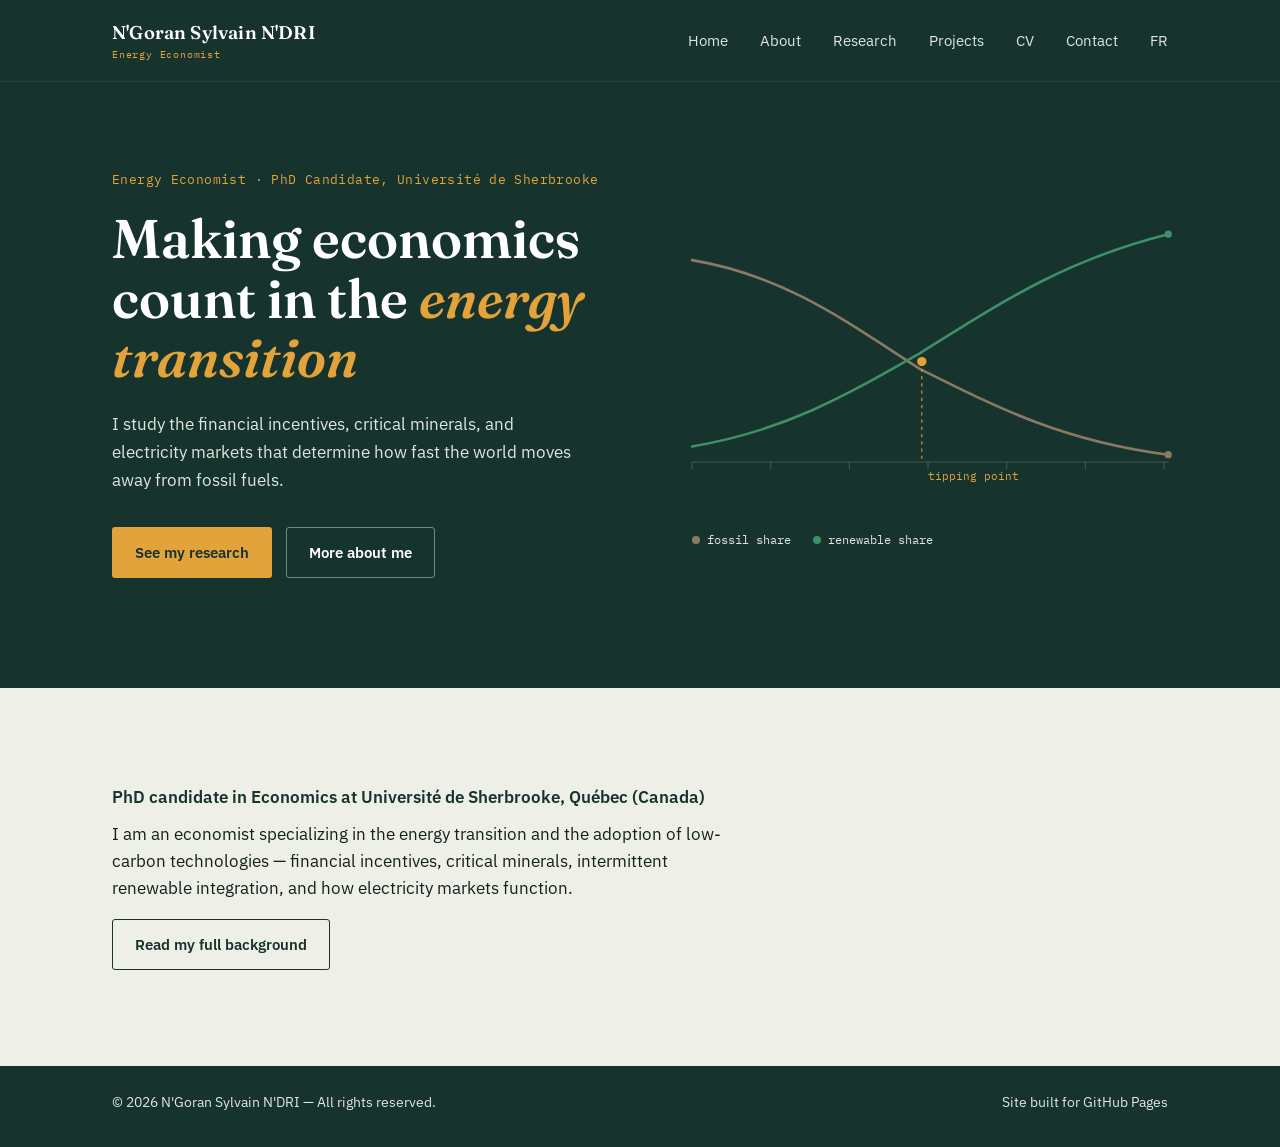
==== en/index.html @ 13b12819 "Add files via upload" ====
<!DOCTYPE html>
<html lang="en">
<head>
<meta charset="UTF-8">
<meta name="viewport" content="width=device-width, initial-scale=1.0">
<title>N'Goran Sylvain N'DRI — Energy Economist</title>

<link rel="preconnect" href="https://fonts.googleapis.com">
<link rel="preconnect" href="https://fonts.gstatic.com" crossorigin>
<link href="https://fonts.googleapis.com/css2?family=Fraunces:ital,opsz,wght@0,9..144,400;0,9..144,600;1,9..144,500&family=IBM+Plex+Sans:wght@400;500;600&family=IBM+Plex+Mono:wght@400;500&display=swap" rel="stylesheet">
<link rel="stylesheet" href="../assets/css/style.css">
<link rel="icon" href="data:,">
</head>
<body>

<a class="skip-link" href="#main">Skip to content</a>

<header class="site-header">
  <nav class="nav">
    <a class="wordmark" href="index.html">N'Goran Sylvain N'DRI<small>Energy Economist</small></a>
    <button class="nav-toggle" aria-expanded="false" aria-label="Open menu">☰</button>
    <ul class="nav-links">
      <li><a href="index.html" aria-current="page">Home</a></li>
      <li><a href="about.html">About</a></li>
      <li><a href="research.html">Research</a></li>
      <li><a href="projects.html">Projects</a></li>
      <li><a href="cv.html">CV</a></li>
      <li><a href="contact.html">Contact</a></li>
      <li><a class="lang-link" href="../index.html">FR</a></li>
    </ul>
  </nav>
</header>

<main id="main">

  <section class="hero">
    <div class="container">
      <div class="hero-text">
        <span class="hero-eyebrow">Energy Economist · PhD Candidate, Université de Sherbrooke</span>
        <h1>Making economics count in the <em>energy transition</em></h1>
        <p class="hero-lede">I study the financial incentives, critical minerals, and electricity markets that determine how fast the world moves away from fossil fuels.</p>
        <div class="hero-actions">
          <a class="btn btn-primary" href="research.html">See my research</a>
          <a class="btn btn-ghost" href="about.html">More about me</a>
        </div>
      </div>
      
      <div class="hero-chart" aria-hidden="true">
        <svg viewBox="0 0 460 300" xmlns="http://www.w3.org/2000/svg">
          <line x1="0" y1="255" x2="460" y2="255" stroke="rgba(255,255,255,0.18)" stroke-width="1"/>
          <g stroke="rgba(255,255,255,0.18)" stroke-width="1">
            <line x1="0" y1="255" x2="0" y2="262"/>
            <line x1="76" y1="255" x2="76" y2="262"/>
            <line x1="152" y1="255" x2="152" y2="262"/>
            <line x1="228" y1="255" x2="228" y2="262"/>
            <line x1="304" y1="255" x2="304" y2="262"/>
            <line x1="380" y1="255" x2="380" y2="262"/>
            <line x1="456" y1="255" x2="456" y2="262"/>
          </g>
          <path d="M0,60 C 90,75 150,120 220,165 C 300,205 360,235 460,248"
                fill="none" stroke="var(--fossil)" stroke-width="2.5" stroke-linecap="round"/>
          <path d="M0,240 C 90,225 150,190 220,150 C 300,100 360,60 460,35"
                fill="none" stroke="var(--renew)" stroke-width="2.5" stroke-linecap="round"/>
          <circle cx="222" cy="158" r="4.5" fill="var(--amber)"/>
          <line x1="222" y1="158" x2="222" y2="255" stroke="var(--amber)" stroke-width="1" stroke-dasharray="3 4"/>
          <text x="228" y="272" fill="var(--amber)" font-family="IBM Plex Mono, monospace" font-size="11">tipping point</text>
          <circle cx="460" cy="248" r="3.5" fill="var(--fossil)"/>
          <circle cx="460" cy="35" r="3.5" fill="var(--renew)"/>
        </svg>
        <div class="chart-caption">
          <span><i class="dot" style="background:var(--fossil)"></i><span>fossil share</span></span>
          <span><i class="dot" style="background:var(--renew)"></i><span>renewable share</span></span>
        </div>
      </div>

    </div>
  </section>

  <section class="home-intro">
    <div class="container">
      <div>
        <p style="font-weight:600;color:var(--teal);margin-bottom:10px;">PhD candidate in Economics at Université de Sherbrooke, Québec (Canada)</p>
        <p>I am an economist specializing in the energy transition and the adoption of low-carbon technologies — financial incentives, critical minerals, intermittent renewable integration, and how electricity markets function.</p>
      </div>
      <a class="btn btn-outline" href="about.html">Read my full background</a>
    </div>
  </section>

</main>

<footer class="site-footer">
  <div class="container">
    <span>© 2026 N'Goran Sylvain N'DRI — All rights reserved.</span>
    <span>Site built for GitHub Pages</span>
  </div>
</footer>

<script src="../assets/js/script.js"></script>
</body>
</html>
---- assets/css/style.css ----
/* ============================================================
   N'Goran Sylvain N'DRI — site personnel
   Design: transition énergétique — courbe qui décline (fossile)
   croisant une courbe qui monte (renouvelables). Encre profonde
   + papier froid + accent voltage. Serif de caractère pour les
   titres, sans-serif technique pour le texte courant.
   ============================================================ */

:root{
  /* Couleurs */
  --ink:        #12211d;   /* texte principal, quasi noir teinté sapin */
  --ink-soft:   #3c4d47;   /* texte secondaire */
  --paper:      #eef0e7;   /* fond clair, papier froid (pas crème) */
  --paper-2:    #e4e7db;   /* fond des blocs / cartes */
  --line:       #c9cdba;   /* traits, séparateurs */
  --teal:       #17332e;   /* fond sombre principal (nav, hero, footer) */
  --teal-2:     #204540;   /* dégradé / survol sur fond sombre */
  --paper-on-teal: #dfe6de;
  --amber:      #e2a33b;   /* accent "voltage" */
  --amber-dim:  #b9822c;
  --fossil:     #8a7a63;   /* courbe qui décline */
  --renew:      #3f8f68;   /* courbe qui monte */

  /* Typo */
  --font-display: "Fraunces", "Iowan Old Style", "Palatino Linotype", serif;
  --font-body: "IBM Plex Sans", -apple-system, "Segoe UI", sans-serif;
  --font-mono: "IBM Plex Mono", ui-monospace, SFMono-Regular, monospace;

  --measure: 62ch;
}

*, *::before, *::after{ box-sizing: border-box; }

html{
  scroll-behavior: smooth;
}

@media (prefers-reduced-motion: reduce){
  html{ scroll-behavior: auto; }
  *{ animation-duration: 0.01ms !important; animation-iteration-count: 1 !important; transition-duration: 0.01ms !important; }
}

body{
  margin: 0;
  background: var(--paper);
  color: var(--ink);
  font-family: var(--font-body);
  font-size: 17px;
  line-height: 1.6;
  -webkit-font-smoothing: antialiased;
}

img{ max-width: 100%; display: block; }

a{ color: inherit; }

h1, h2, h3{
  font-family: var(--font-display);
  font-weight: 600;
  line-height: 1.1;
  margin: 0;
}

p{ margin: 0 0 1em; max-width: var(--measure); }

.container{
  max-width: 1120px;
  margin: 0 auto;
  padding: 0 32px;
}

section{
  padding: 96px 0;
  border-bottom: 1px solid var(--line);
}

section:last-of-type{ border-bottom: none; }

.eyebrow{
  font-family: var(--font-mono);
  font-size: 0.78rem;
  letter-spacing: 0.02em;
  color: var(--amber-dim);
  margin-bottom: 10px;
  display: block;
}

.section-head{
  display: flex;
  justify-content: space-between;
  align-items: flex-end;
  gap: 24px;
  margin-bottom: 48px;
  flex-wrap: wrap;
}

.section-head h2{
  font-size: clamp(1.7rem, 3vw, 2.3rem);
}

.section-head p{
  margin: 0;
  color: var(--ink-soft);
  max-width: 40ch;
}

/* -------------------- Skip link -------------------- */
.skip-link{
  position: absolute;
  left: -999px;
  top: 0;
  background: var(--amber);
  color: var(--teal);
  padding: 10px 16px;
  z-index: 200;
  font-weight: 600;
}
.skip-link:focus{ left: 12px; top: 12px; }

/* -------------------- Nav -------------------- */
.site-header{
  position: sticky;
  top: 0;
  z-index: 100;
  background: var(--teal);
  color: var(--paper-on-teal);
  border-bottom: 1px solid rgba(255,255,255,0.08);
}

.nav{
  display: flex;
  align-items: center;
  justify-content: space-between;
  padding: 18px 32px;
  max-width: 1120px;
  margin: 0 auto;
}

.wordmark{
  font-family: var(--font-display);
  font-size: 1.15rem;
  font-weight: 600;
  color: #fff;
  text-decoration: none;
  letter-spacing: 0.01em;
}

.wordmark small{
  display: block;
  font-family: var(--font-mono);
  font-size: 0.62rem;
  font-weight: 400;
  color: var(--amber);
  letter-spacing: 0.08em;
}

.nav-links{
  display: flex;
  align-items: center;
  gap: 28px;
  list-style: none;
  margin: 0;
  padding: 0;
}

.nav-links li:not(:last-child){
  margin-right: 4px; /* filet de sécurité si "gap" en flex n'est pas supporté */
}

.nav-links a{
  text-decoration: none;
  font-size: 0.95rem;
  color: var(--paper-on-teal);
  border-bottom: 1px solid transparent;
  padding-bottom: 2px;
  transition: border-color 0.15s ease, color 0.15s ease;
}

.nav-links a:hover,
.nav-links a:focus-visible{
  color: var(--amber);
  border-color: var(--amber);
}

.lang-toggle{
  display: inline-flex;
  border: 1px solid rgba(255,255,255,0.25);
  border-radius: 999px;
  overflow: hidden;
  margin-left: 8px;
}

.lang-toggle button{
  background: transparent;
  border: none;
  color: var(--paper-on-teal);
  font-family: var(--font-mono);
  font-size: 0.72rem;
  padding: 6px 12px;
  cursor: pointer;
}

.lang-toggle button[aria-pressed="true"]{
  background: var(--amber);
  color: var(--teal);
  font-weight: 600;
}

.nav-toggle{
  display: none;
  background: none;
  border: 1px solid rgba(255,255,255,0.3);
  color: #fff;
  border-radius: 6px;
  padding: 6px 10px;
  font-size: 1rem;
  cursor: pointer;
}

/* -------------------- Hero -------------------- */
.hero{
  background: var(--teal);
  color: var(--paper-on-teal);
  border-bottom: none;
  padding: 88px 0 110px;
  position: relative;
  overflow: hidden;
}

.hero .container{
  display: grid;
  grid-template-columns: 1.1fr 1fr;
  gap: 56px;
  align-items: center;
}

.hero-eyebrow{
  font-family: var(--font-mono);
  font-size: 0.8rem;
  color: var(--amber);
  letter-spacing: 0.03em;
  margin-bottom: 18px;
  display: block;
}

.hero h1{
  color: #fff;
  font-size: clamp(2.2rem, 4.4vw, 3.4rem);
  margin-bottom: 22px;
}

.hero h1 em{
  font-style: italic;
  color: var(--amber);
}

.hero-lede{
  color: var(--paper-on-teal);
  font-size: 1.08rem;
  max-width: 46ch;
  margin-bottom: 34px;
}

.hero-actions{
  display: flex;
  gap: 14px;
  flex-wrap: wrap;
}

.btn{
  display: inline-block;
  font-family: var(--font-body);
  font-size: 0.95rem;
  font-weight: 600;
  text-decoration: none;
  padding: 12px 22px;
  border-radius: 3px;
  border: 1px solid transparent;
  cursor: pointer;
  transition: transform 0.12s ease, background 0.15s ease, color 0.15s ease, border-color .15s ease;
}

.btn:hover{ transform: translateY(-1px); }

.btn-primary{
  background: var(--amber);
  color: var(--teal);
}
.btn-primary:hover{ background: #eeb355; }

.btn-ghost{
  background: transparent;
  color: #fff;
  border-color: rgba(255,255,255,0.4);
}
.btn-ghost:hover{ border-color: #fff; }

.btn-outline{
  background: transparent;
  color: var(--teal);
  border-color: var(--teal);
}
.btn-outline:hover{ background: var(--teal); color: #fff; }

/* Hero chart: fossil curve declining vs renewables curve rising */
.hero-chart{ position: relative; }

.hero-chart svg{ width: 100%; height: auto; overflow: visible; }

.chart-caption{
  display: flex;
  gap: 22px;
  margin-top: 14px;
  font-family: var(--font-mono);
  font-size: 0.72rem;
  color: var(--paper-on-teal);
}
.chart-caption span{ display: inline-flex; align-items: center; gap: 7px; }
.dot{ width: 8px; height: 8px; border-radius: 50%; display: inline-block; }

/* -------------------- About -------------------- */
.about-grid{
  display: grid;
  grid-template-columns: 260px 1fr;
  gap: 56px;
}

.about-portrait img{
  border-radius: 3px;
  border: 1px solid var(--line);
}

.about-credentials{
  margin-top: 22px;
  padding-top: 18px;
  border-top: 1px solid var(--line);
  font-size: 0.88rem;
  color: var(--ink-soft);
}

.about-credentials dt{
  font-family: var(--font-mono);
  font-size: 0.7rem;
  color: var(--amber-dim);
  margin-top: 12px;
}
.about-credentials dt:first-child{ margin-top: 0; }
.about-credentials dd{ margin: 2px 0 0; }

.about-body p{ color: var(--ink-soft); }
.about-body strong{ color: var(--ink); }

.pull-goal{
  font-family: var(--font-display);
  font-size: 1.3rem;
  line-height: 1.4;
  color: var(--teal);
  border-left: 3px solid var(--amber);
  padding-left: 20px;
  margin: 28px 0 0;
  max-width: 52ch;
}

/* -------------------- Research -------------------- */
.paper-list{
  list-style: none;
  margin: 0;
  padding: 0;
  border-top: 1px solid var(--line);
}

.paper-item{
  display: grid;
  grid-template-columns: 90px 1fr;
  gap: 24px;
  padding: 26px 0;
  border-bottom: 1px solid var(--line);
}

.paper-year{
  font-family: var(--font-mono);
  color: var(--amber-dim);
  font-size: 0.95rem;
  padding-top: 3px;
}

.paper-title{
  font-family: var(--font-display);
  font-size: 1.18rem;
  color: var(--ink);
  margin-bottom: 4px;
}

.paper-coauthors{
  font-size: 0.9rem;
  color: var(--ink-soft);
  margin: 0;
}

/* -------------------- Projects -------------------- */
.project-grid{
  display: grid;
  grid-template-columns: repeat(auto-fill, minmax(270px, 1fr));
  gap: 2px;
  background: var(--line);
  border: 1px solid var(--line);
}

.project-card{
  background: var(--paper);
  padding: 28px 26px;
  display: flex;
  flex-direction: column;
  gap: 10px;
}

.project-tag{
  font-family: var(--font-mono);
  font-size: 0.68rem;
  color: var(--amber-dim);
  letter-spacing: 0.02em;
}

.project-card h3{
  font-size: 1.08rem;
  font-family: var(--font-display);
}

.project-card p{
  font-size: 0.9rem;
  color: var(--ink-soft);
  margin: 0;
  flex-grow: 1;
}

.project-card a{
  font-size: 0.88rem;
  font-weight: 600;
  color: var(--teal);
  text-decoration: none;
  border-bottom: 1px solid var(--amber);
  align-self: flex-start;
}

.project-card a:hover{ color: var(--amber-dim); }

/* -------------------- CV -------------------- */
.cv-section{
  background: var(--paper-2);
}

.cv-box{
  display: flex;
  justify-content: space-between;
  align-items: center;
  gap: 24px;
  flex-wrap: wrap;
  background: var(--paper);
  border: 1px solid var(--line);
  padding: 36px 40px;
}

.cv-box p{ margin: 0; color: var(--ink-soft); max-width: 46ch; }

.cv-actions{ display: flex; gap: 12px; flex-wrap: wrap; }

/* -------------------- Contact -------------------- */
.contact-section{
  background: var(--teal);
  color: var(--paper-on-teal);
  border-bottom: none;
  text-align: left;
}

.contact-section h2{ color: #fff; }

.contact-grid{
  display: grid;
  grid-template-columns: 1.2fr 0.8fr;
  gap: 48px;
  align-items: start;
}

.contact-lede{ max-width: 46ch; color: var(--paper-on-teal); }

.social-list{
  list-style: none;
  margin: 0;
  padding: 0;
  display: flex;
  flex-direction: column;
  gap: 2px;
}

.social-list a{
  display: flex;
  justify-content: space-between;
  align-items: center;
  padding: 14px 0;
  border-bottom: 1px solid rgba(255,255,255,0.15);
  text-decoration: none;
  color: #fff;
  font-family: var(--font-display);
  font-size: 1.05rem;
}

.social-list a span.hint{
  font-family: var(--font-mono);
  font-size: 0.7rem;
  color: var(--amber);
}

.social-list a:hover{ color: var(--amber); }

/* -------------------- Footer -------------------- */
.site-footer{
  background: var(--teal);
  color: var(--paper-on-teal);
  padding: 26px 0 34px;
  font-size: 0.85rem;
}

.site-footer .container{
  display: flex;
  justify-content: space-between;
  gap: 16px;
  flex-wrap: wrap;
}

.site-footer a{ color: var(--amber); text-decoration: none; }

/* -------------------- Responsive -------------------- */
@media (max-width: 860px){
  .hero .container{ grid-template-columns: 1fr; }
  .hero-chart{ order: -1; }
  .about-grid{ grid-template-columns: 1fr; }
  .about-portrait img{ max-width: 200px; }
  .contact-grid{ grid-template-columns: 1fr; }
  section{ padding: 64px 0; }
}

@media (max-width: 680px){
  .nav-links{
    position: absolute;
    top: 100%;
    left: 0;
    right: 0;
    background: var(--teal);
    flex-direction: column;
    align-items: flex-start;
    padding: 18px 32px 26px;
    gap: 16px;
    display: none;
    border-bottom: 1px solid rgba(255,255,255,0.1);
  }
  .nav-links.open{ display: flex; }
  .nav-toggle{ display: inline-block; }
  .lang-toggle{ margin-left: 0; margin-top: 8px; }
  .cv-box{ flex-direction: column; align-items: flex-start; }
}

/* -------------------- Focus visibility -------------------- */
a:focus-visible, button:focus-visible{
  outline: 2px solid var(--amber);
  outline-offset: 2px;
}
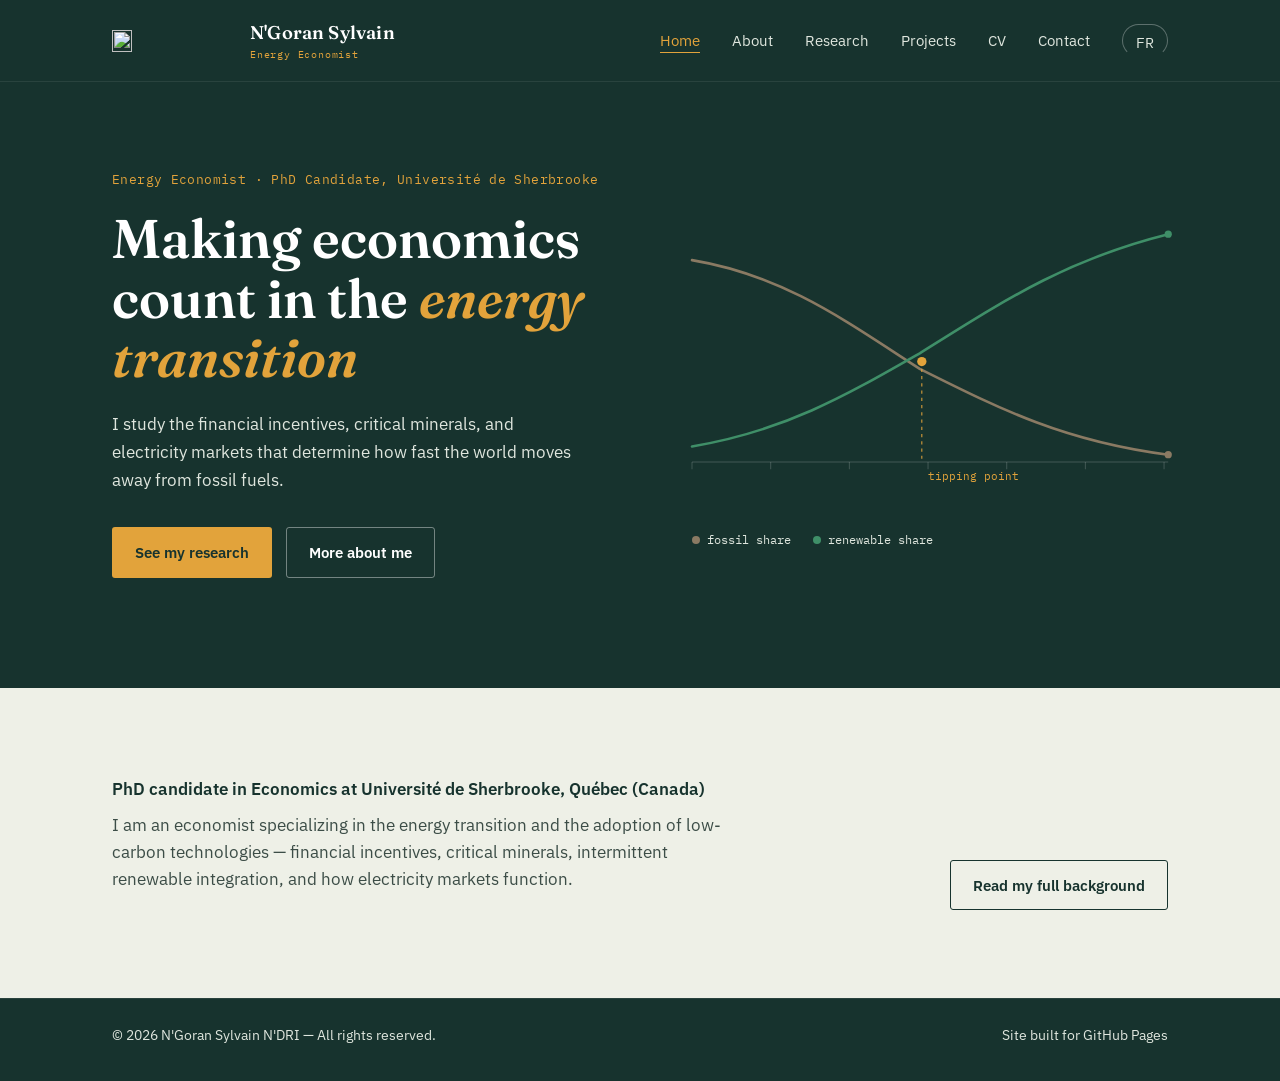
==== commit 426cd472: "Add files via upload" ====
--- a/en/index.html
+++ b/en/index.html
@@ -17,7 +17,10 @@
 
 <header class="site-header">
   <nav class="nav">
-    <a class="wordmark" href="index.html">N'Goran Sylvain N'DRI<small>Energy Economist</small></a>
+    <a class="wordmark" href="index.html">
+      <img class="wordmark-logo" src="../assets/img/logo.png" alt="" width="126" height="22" style="height:22px;width:auto;display:block;">
+      <span>N'Goran Sylvain<small>Energy Economist</small></span>
+    </a>
     <button class="nav-toggle" aria-expanded="false" aria-label="Open menu">☰</button>
     <ul class="nav-links">
       <li><a href="index.html" aria-current="page">Home</a></li>
--- a/assets/css/style.css
+++ b/assets/css/style.css
@@ -1,27 +1,24 @@
 /* ============================================================
-   N'Goran Sylvain N'DRI — site personnel
-   Design: transition énergétique — courbe qui décline (fossile)
-   croisant une courbe qui monte (renouvelables). Encre profonde
-   + papier froid + accent voltage. Serif de caractère pour les
-   titres, sans-serif technique pour le texte courant.
+   N'Goran Sylvain N'DRI — site personnel (version multi-pages)
+   Design : transition énergétique — une courbe qui décline
+   (fossile) croise une courbe qui monte (renouvelables).
+   Encre profonde + papier froid + accent voltage.
    ============================================================ */
 
 :root{
-  /* Couleurs */
-  --ink:        #12211d;   /* texte principal, quasi noir teinté sapin */
-  --ink-soft:   #3c4d47;   /* texte secondaire */
-  --paper:      #eef0e7;   /* fond clair, papier froid (pas crème) */
-  --paper-2:    #e4e7db;   /* fond des blocs / cartes */
-  --line:       #c9cdba;   /* traits, séparateurs */
-  --teal:       #17332e;   /* fond sombre principal (nav, hero, footer) */
-  --teal-2:     #204540;   /* dégradé / survol sur fond sombre */
+  --ink:        #12211d;
+  --ink-soft:   #3c4d47;
+  --paper:      #eef0e7;
+  --paper-2:    #e4e7db;
+  --line:       #c9cdba;
+  --teal:       #17332e;
+  --teal-2:     #204540;
   --paper-on-teal: #dfe6de;
-  --amber:      #e2a33b;   /* accent "voltage" */
+  --amber:      #e2a33b;
   --amber-dim:  #b9822c;
-  --fossil:     #8a7a63;   /* courbe qui décline */
-  --renew:      #3f8f68;   /* courbe qui monte */
-
-  /* Typo */
+  --fossil:     #8a7a63;
+  --renew:      #3f8f68;
+
   --font-display: "Fraunces", "Iowan Old Style", "Palatino Linotype", serif;
   --font-body: "IBM Plex Sans", -apple-system, "Segoe UI", sans-serif;
   --font-mono: "IBM Plex Mono", ui-monospace, SFMono-Regular, monospace;
@@ -31,9 +28,7 @@
 
 *, *::before, *::after{ box-sizing: border-box; }
 
-html{
-  scroll-behavior: smooth;
-}
+html{ scroll-behavior: smooth; }
 
 @media (prefers-reduced-motion: reduce){
   html{ scroll-behavior: auto; }
@@ -51,7 +46,6 @@
 }
 
 img{ max-width: 100%; display: block; }
-
 a{ color: inherit; }
 
 h1, h2, h3{
@@ -69,12 +63,7 @@
   padding: 0 32px;
 }
 
-section{
-  padding: 96px 0;
-  border-bottom: 1px solid var(--line);
-}
-
-section:last-of-type{ border-bottom: none; }
+section{ padding: 96px 0; }
 
 .eyebrow{
   font-family: var(--font-mono);
@@ -94,9 +83,7 @@
   flex-wrap: wrap;
 }
 
-.section-head h2{
-  font-size: clamp(1.7rem, 3vw, 2.3rem);
-}
+.section-head h2{ font-size: clamp(1.7rem, 3vw, 2.3rem); }
 
 .section-head p{
   margin: 0;
@@ -143,6 +130,15 @@
   color: #fff;
   text-decoration: none;
   letter-spacing: 0.01em;
+  display: flex;
+  align-items: center;
+  gap: 12px;
+}
+
+.wordmark-logo{
+  height: 22px;
+  width: auto;
+  display: block;
 }
 
 .wordmark small{
@@ -163,9 +159,7 @@
   padding: 0;
 }
 
-.nav-links li:not(:last-child){
-  margin-right: 4px; /* filet de sécurité si "gap" en flex n'est pas supporté */
-}
+.nav-links li:not(:last-child){ margin-right: 4px; }
 
 .nav-links a{
   text-decoration: none;
@@ -182,29 +176,21 @@
   border-color: var(--amber);
 }
 
-.lang-toggle{
-  display: inline-flex;
-  border: 1px solid rgba(255,255,255,0.25);
+.nav-links a[aria-current="page"]{
+  color: var(--amber);
+  border-color: var(--amber);
+}
+
+.lang-link{
+  display: inline-block;
+  border: 1px solid rgba(255,255,255,0.3);
   border-radius: 999px;
-  overflow: hidden;
-  margin-left: 8px;
-}
-
-.lang-toggle button{
-  background: transparent;
-  border: none;
-  color: var(--paper-on-teal);
+  padding: 5px 13px;
   font-family: var(--font-mono);
   font-size: 0.72rem;
-  padding: 6px 12px;
-  cursor: pointer;
-}
-
-.lang-toggle button[aria-pressed="true"]{
-  background: var(--amber);
-  color: var(--teal);
-  font-weight: 600;
-}
+  text-decoration: none !important;
+}
+.lang-link:hover{ border-color: var(--amber); color: var(--amber) !important; }
 
 .nav-toggle{
   display: none;
@@ -217,11 +203,10 @@
   cursor: pointer;
 }
 
-/* -------------------- Hero -------------------- */
+/* -------------------- Hero (page d'accueil) -------------------- */
 .hero{
   background: var(--teal);
   color: var(--paper-on-teal);
-  border-bottom: none;
   padding: 88px 0 110px;
   position: relative;
   overflow: hidden;
@@ -249,10 +234,7 @@
   margin-bottom: 22px;
 }
 
-.hero h1 em{
-  font-style: italic;
-  color: var(--amber);
-}
+.hero h1 em{ font-style: italic; color: var(--amber); }
 
 .hero-lede{
   color: var(--paper-on-teal);
@@ -261,11 +243,7 @@
   margin-bottom: 34px;
 }
 
-.hero-actions{
-  display: flex;
-  gap: 14px;
-  flex-wrap: wrap;
-}
+.hero-actions{ display: flex; gap: 14px; flex-wrap: wrap; }
 
 .btn{
   display: inline-block;
@@ -279,32 +257,18 @@
   cursor: pointer;
   transition: transform 0.12s ease, background 0.15s ease, color 0.15s ease, border-color .15s ease;
 }
-
 .btn:hover{ transform: translateY(-1px); }
 
-.btn-primary{
-  background: var(--amber);
-  color: var(--teal);
-}
+.btn-primary{ background: var(--amber); color: var(--teal); }
 .btn-primary:hover{ background: #eeb355; }
 
-.btn-ghost{
-  background: transparent;
-  color: #fff;
-  border-color: rgba(255,255,255,0.4);
-}
+.btn-ghost{ background: transparent; color: #fff; border-color: rgba(255,255,255,0.4); }
 .btn-ghost:hover{ border-color: #fff; }
 
-.btn-outline{
-  background: transparent;
-  color: var(--teal);
-  border-color: var(--teal);
-}
+.btn-outline{ background: transparent; color: var(--teal); border-color: var(--teal); }
 .btn-outline:hover{ background: var(--teal); color: #fff; }
 
-/* Hero chart: fossil curve declining vs renewables curve rising */
 .hero-chart{ position: relative; }
-
 .hero-chart svg{ width: 100%; height: auto; overflow: visible; }
 
 .chart-caption{
@@ -318,6 +282,28 @@
 .chart-caption span{ display: inline-flex; align-items: center; gap: 7px; }
 .dot{ width: 8px; height: 8px; border-radius: 50%; display: inline-block; }
 
+.home-intro{ padding: 88px 0; }
+.home-intro .container{
+  display: grid;
+  grid-template-columns: 1fr auto;
+  gap: 40px;
+  align-items: end;
+}
+.home-intro p{ color: var(--ink-soft); font-size: 1.05rem; }
+
+/* -------------------- Page banner (pages internes) -------------------- */
+.page-banner{
+  background: var(--teal);
+  color: var(--paper-on-teal);
+  padding: 64px 0;
+}
+.page-banner .eyebrow{ color: var(--amber); }
+.page-banner h1{
+  color: #fff;
+  font-size: clamp(1.9rem, 3.6vw, 2.6rem);
+}
+.page-banner p{ color: var(--paper-on-teal); margin-top: 14px; max-width: 52ch; }
+
 /* -------------------- About -------------------- */
 .about-grid{
   display: grid;
@@ -325,10 +311,7 @@
   gap: 56px;
 }
 
-.about-portrait img{
-  border-radius: 3px;
-  border: 1px solid var(--line);
-}
+.about-portrait img{ border-radius: 3px; border: 1px solid var(--line); }
 
 .about-credentials{
   margin-top: 22px;
@@ -337,7 +320,6 @@
   font-size: 0.88rem;
   color: var(--ink-soft);
 }
-
 .about-credentials dt{
   font-family: var(--font-mono);
   font-size: 0.7rem;
@@ -362,12 +344,7 @@
 }
 
 /* -------------------- Research -------------------- */
-.paper-list{
-  list-style: none;
-  margin: 0;
-  padding: 0;
-  border-top: 1px solid var(--line);
-}
+.paper-list{ list-style: none; margin: 0; padding: 0; border-top: 1px solid var(--line); }
 
 .paper-item{
   display: grid;
@@ -377,25 +354,9 @@
   border-bottom: 1px solid var(--line);
 }
 
-.paper-year{
-  font-family: var(--font-mono);
-  color: var(--amber-dim);
-  font-size: 0.95rem;
-  padding-top: 3px;
-}
-
-.paper-title{
-  font-family: var(--font-display);
-  font-size: 1.18rem;
-  color: var(--ink);
-  margin-bottom: 4px;
-}
-
-.paper-coauthors{
-  font-size: 0.9rem;
-  color: var(--ink-soft);
-  margin: 0;
-}
+.paper-year{ font-family: var(--font-mono); color: var(--amber-dim); font-size: 0.95rem; padding-top: 3px; }
+.paper-title{ font-family: var(--font-display); font-size: 1.18rem; color: var(--ink); margin-bottom: 4px; }
+.paper-coauthors{ font-size: 0.9rem; color: var(--ink-soft); margin: 0; }
 
 /* -------------------- Projects -------------------- */
 .project-grid{
@@ -414,25 +375,9 @@
   gap: 10px;
 }
 
-.project-tag{
-  font-family: var(--font-mono);
-  font-size: 0.68rem;
-  color: var(--amber-dim);
-  letter-spacing: 0.02em;
-}
-
-.project-card h3{
-  font-size: 1.08rem;
-  font-family: var(--font-display);
-}
-
-.project-card p{
-  font-size: 0.9rem;
-  color: var(--ink-soft);
-  margin: 0;
-  flex-grow: 1;
-}
-
+.project-tag{ font-family: var(--font-mono); font-size: 0.68rem; color: var(--amber-dim); letter-spacing: 0.02em; }
+.project-card h3{ font-size: 1.08rem; font-family: var(--font-display); }
+.project-card p{ font-size: 0.9rem; color: var(--ink-soft); margin: 0; flex-grow: 1; }
 .project-card a{
   font-size: 0.88rem;
   font-weight: 600;
@@ -441,38 +386,33 @@
   border-bottom: 1px solid var(--amber);
   align-self: flex-start;
 }
-
 .project-card a:hover{ color: var(--amber-dim); }
 
 /* -------------------- CV -------------------- */
-.cv-section{
-  background: var(--paper-2);
-}
-
 .cv-box{
   display: flex;
   justify-content: space-between;
   align-items: center;
   gap: 24px;
   flex-wrap: wrap;
-  background: var(--paper);
+  background: var(--paper-2);
   border: 1px solid var(--line);
   padding: 36px 40px;
 }
-
 .cv-box p{ margin: 0; color: var(--ink-soft); max-width: 46ch; }
-
 .cv-actions{ display: flex; gap: 12px; flex-wrap: wrap; }
 
+.cv-notice{
+  margin-top: 28px;
+  font-size: 0.88rem;
+  color: var(--ink-soft);
+  border-left: 3px solid var(--line);
+  padding-left: 16px;
+}
+
 /* -------------------- Contact -------------------- */
-.contact-section{
-  background: var(--teal);
-  color: var(--paper-on-teal);
-  border-bottom: none;
-  text-align: left;
-}
-
-.contact-section h2{ color: #fff; }
+.contact-section{ background: var(--teal); color: var(--paper-on-teal); }
+.contact-section h1, .contact-section h2{ color: #fff; }
 
 .contact-grid{
   display: grid;
@@ -483,15 +423,7 @@
 
 .contact-lede{ max-width: 46ch; color: var(--paper-on-teal); }
 
-.social-list{
-  list-style: none;
-  margin: 0;
-  padding: 0;
-  display: flex;
-  flex-direction: column;
-  gap: 2px;
-}
-
+.social-list{ list-style: none; margin: 0; padding: 0; display: flex; flex-direction: column; gap: 2px; }
 .social-list a{
   display: flex;
   justify-content: space-between;
@@ -503,13 +435,7 @@
   font-family: var(--font-display);
   font-size: 1.05rem;
 }
-
-.social-list a span.hint{
-  font-family: var(--font-mono);
-  font-size: 0.7rem;
-  color: var(--amber);
-}
-
+.social-list a span.hint{ font-family: var(--font-mono); font-size: 0.7rem; color: var(--amber); }
 .social-list a:hover{ color: var(--amber); }
 
 /* -------------------- Footer -------------------- */
@@ -518,15 +444,9 @@
   color: var(--paper-on-teal);
   padding: 26px 0 34px;
   font-size: 0.85rem;
-}
-
-.site-footer .container{
-  display: flex;
-  justify-content: space-between;
-  gap: 16px;
-  flex-wrap: wrap;
-}
-
+  border-top: 1px solid rgba(255,255,255,0.08);
+}
+.site-footer .container{ display: flex; justify-content: space-between; gap: 16px; flex-wrap: wrap; }
 .site-footer a{ color: var(--amber); text-decoration: none; }
 
 /* -------------------- Responsive -------------------- */
@@ -536,6 +456,7 @@
   .about-grid{ grid-template-columns: 1fr; }
   .about-portrait img{ max-width: 200px; }
   .contact-grid{ grid-template-columns: 1fr; }
+  .home-intro .container{ grid-template-columns: 1fr; align-items: start; }
   section{ padding: 64px 0; }
 }
 
@@ -555,12 +476,7 @@
   }
   .nav-links.open{ display: flex; }
   .nav-toggle{ display: inline-block; }
-  .lang-toggle{ margin-left: 0; margin-top: 8px; }
   .cv-box{ flex-direction: column; align-items: flex-start; }
 }
 
-/* -------------------- Focus visibility -------------------- */
-a:focus-visible, button:focus-visible{
-  outline: 2px solid var(--amber);
-  outline-offset: 2px;
-}
+a:focus-visible, button:focus-visible{ outline: 2px solid var(--amber); outline-offset: 2px; }
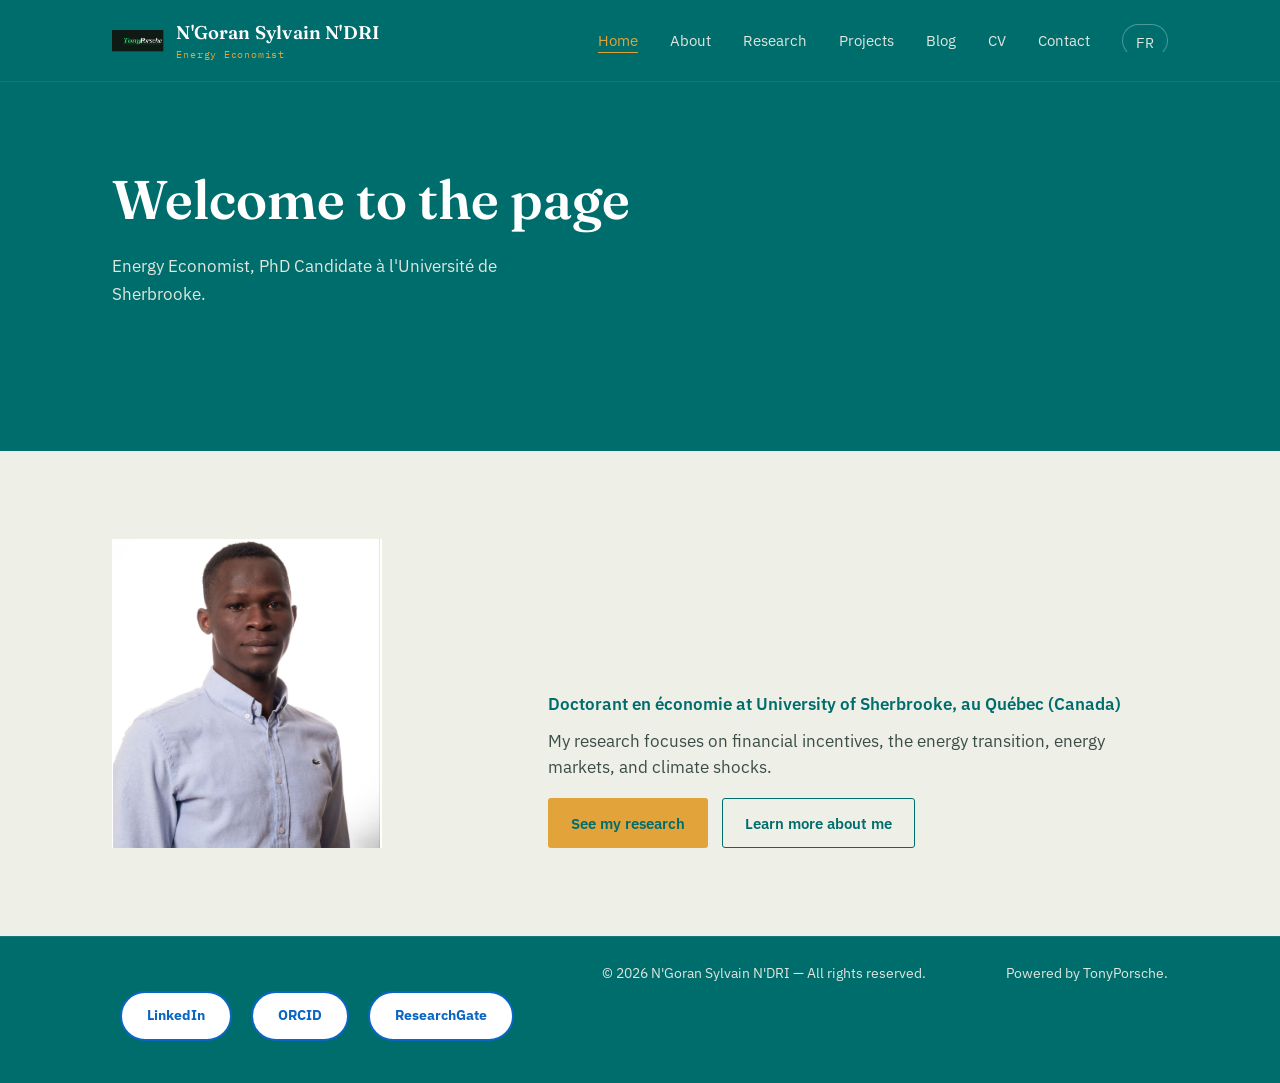
==== commit 5902ddba: "Add files via upload" ====
--- a/en/index.html
+++ b/en/index.html
@@ -19,7 +19,7 @@
   <nav class="nav">
     <a class="wordmark" href="index.html">
       <img class="wordmark-logo" src="../assets/img/logo.png" alt="" width="126" height="22" style="height:22px;width:auto;display:block;">
-      <span>N'Goran Sylvain<small>Energy Economist</small></span>
+      <span>N'Goran Sylvain N'DRI<small>Energy Economist</small></span>
     </a>
     <button class="nav-toggle" aria-expanded="false" aria-label="Open menu">☰</button>
     <ul class="nav-links">
@@ -27,6 +27,7 @@
       <li><a href="about.html">About</a></li>
       <li><a href="research.html">Research</a></li>
       <li><a href="projects.html">Projects</a></li>
+      <li><a href="blog.html">Blog</a></li>
       <li><a href="cv.html">CV</a></li>
       <li><a href="contact.html">Contact</a></li>
       <li><a class="lang-link" href="../index.html">FR</a></li>
@@ -36,65 +37,107 @@
 
 <main id="main">
 
-  <section class="hero">
+  <section class="hero banner-photo" style="background-image:url('../assets/img/banners/home.jpg');">
     <div class="container">
+
       <div class="hero-text">
-        <span class="hero-eyebrow">Energy Economist · PhD Candidate, Université de Sherbrooke</span>
-        <h1>Making economics count in the <em>energy transition</em></h1>
-        <p class="hero-lede">I study the financial incentives, critical minerals, and electricity markets that determine how fast the world moves away from fossil fuels.</p>
-        <div class="hero-actions">
-          <a class="btn btn-primary" href="research.html">See my research</a>
-          <a class="btn btn-ghost" href="about.html">More about me</a>
-        </div>
+        <h1>Welcome to the page</h1>
+        <p class="hero-lede">Energy Economist, PhD Candidate à l'Université de Sherbrooke.</p>
       </div>
-      
-      <div class="hero-chart" aria-hidden="true">
-        <svg viewBox="0 0 460 300" xmlns="http://www.w3.org/2000/svg">
-          <line x1="0" y1="255" x2="460" y2="255" stroke="rgba(255,255,255,0.18)" stroke-width="1"/>
-          <g stroke="rgba(255,255,255,0.18)" stroke-width="1">
-            <line x1="0" y1="255" x2="0" y2="262"/>
-            <line x1="76" y1="255" x2="76" y2="262"/>
-            <line x1="152" y1="255" x2="152" y2="262"/>
-            <line x1="228" y1="255" x2="228" y2="262"/>
-            <line x1="304" y1="255" x2="304" y2="262"/>
-            <line x1="380" y1="255" x2="380" y2="262"/>
-            <line x1="456" y1="255" x2="456" y2="262"/>
-          </g>
-          <path d="M0,60 C 90,75 150,120 220,165 C 300,205 360,235 460,248"
-                fill="none" stroke="var(--fossil)" stroke-width="2.5" stroke-linecap="round"/>
-          <path d="M0,240 C 90,225 150,190 220,150 C 300,100 360,60 460,35"
-                fill="none" stroke="var(--renew)" stroke-width="2.5" stroke-linecap="round"/>
-          <circle cx="222" cy="158" r="4.5" fill="var(--amber)"/>
-          <line x1="222" y1="158" x2="222" y2="255" stroke="var(--amber)" stroke-width="1" stroke-dasharray="3 4"/>
-          <text x="228" y="272" fill="var(--amber)" font-family="IBM Plex Mono, monospace" font-size="11">tipping point</text>
-          <circle cx="460" cy="248" r="3.5" fill="var(--fossil)"/>
-          <circle cx="460" cy="35" r="3.5" fill="var(--renew)"/>
-        </svg>
-        <div class="chart-caption">
-          <span><i class="dot" style="background:var(--fossil)"></i><span>fossil share</span></span>
-          <span><i class="dot" style="background:var(--renew)"></i><span>renewable share</span></span>
-        </div>
-      </div>
-
     </div>
   </section>
 
-  <section class="home-intro">
-    <div class="container">
-      <div>
-        <p style="font-weight:600;color:var(--teal);margin-bottom:10px;">PhD candidate in Economics at Université de Sherbrooke, Québec (Canada)</p>
-        <p>I am an economist specializing in the energy transition and the adoption of low-carbon technologies — financial incentives, critical minerals, intermittent renewable integration, and how electricity markets function.</p>
+<section class="home-intro">
+  <div class="container home-intro-content">
+
+    <!-- Photo à gauche -->
+    <div class="home-photo">
+      <img src="../assets/img/portrait.png" alt="N'Goran Sylvain N'DRI">
+    </div>
+
+    <!-- Texte à droite -->
+    <div class="home-text">
+      <p style="font-weight:600;color:var(--teal);margin-bottom:10px;">
+        Doctorant en économie at University of Sherbrooke, au Québec (Canada)
+      </p>
+
+      <p>
+        My research focuses on financial incentives, the energy transition, energy markets, and climate shocks.
+      </p>
+
+      <div class="hero-actions">
+        <a class="btn btn-primary" href="research.html">
+          See my research
+        </a>
+
+        <a class="btn btn-outline" href="about.html">
+          Learn more about me
+        </a>
       </div>
-      <a class="btn btn-outline" href="about.html">Read my full background</a>
     </div>
-  </section>
+
+  </div>
+</section>
 
 </main>
 
 <footer class="site-footer">
   <div class="container">
+
+<div style="text-align:center; margin-top:20px;">
+
+    <a href="https://www.linkedin.com/in/sylvainndri/"
+       target="_blank"
+       style="
+           display:inline-block;
+           margin:8px;
+           padding:12px 25px;
+           background:#ffffff;
+           color:#0A66C2;
+           text-decoration:none;
+           border-radius:30px;
+           font-weight:bold;
+           border:2px solid #0A66C2;">
+        LinkedIn
+    </a>
+
+    <a href="https://orcid.org/0009-0001-8800-6380"
+       target="_blank"
+       style="
+           display:inline-block;
+           margin:8px;
+           padding:12px 25px;
+           background:#ffffff;
+           color:#0A66C2;
+           text-decoration:none;
+           border-radius:30px;
+           font-weight:bold;
+           border:2px solid #0A66C2;">
+        ORCID
+    </a>
+
+    <a href="https://www.researchgate.net/profile/Ngoran-Sylvain-Ndri"
+       target="_blank"
+       style="
+           display:inline-block;
+           margin:8px;
+           padding:12px 25px;
+           background:#ffffff;
+           color:#0A66C2;
+           text-decoration:none;
+           border-radius:30px;
+           font-weight:bold;
+           border:2px solid #0A66C2;">
+        ResearchGate
+    </a>
+
+</div>
+
+    <!-- Copyright -->
     <span>© 2026 N'Goran Sylvain N'DRI — All rights reserved.</span>
-    <span>Site built for GitHub Pages</span>
+    <span>Powered by TonyPorsche.</span>
+
+
   </div>
 </footer>
 
--- a/assets/css/style.css
+++ b/assets/css/style.css
@@ -11,7 +11,7 @@
   --paper:      #eef0e7;
   --paper-2:    #e4e7db;
   --line:       #c9cdba;
-  --teal:       #17332e;
+  --teal:       #006D6D;
   --teal-2:     #204540;
   --paper-on-teal: #dfe6de;
   --amber:      #e2a33b;
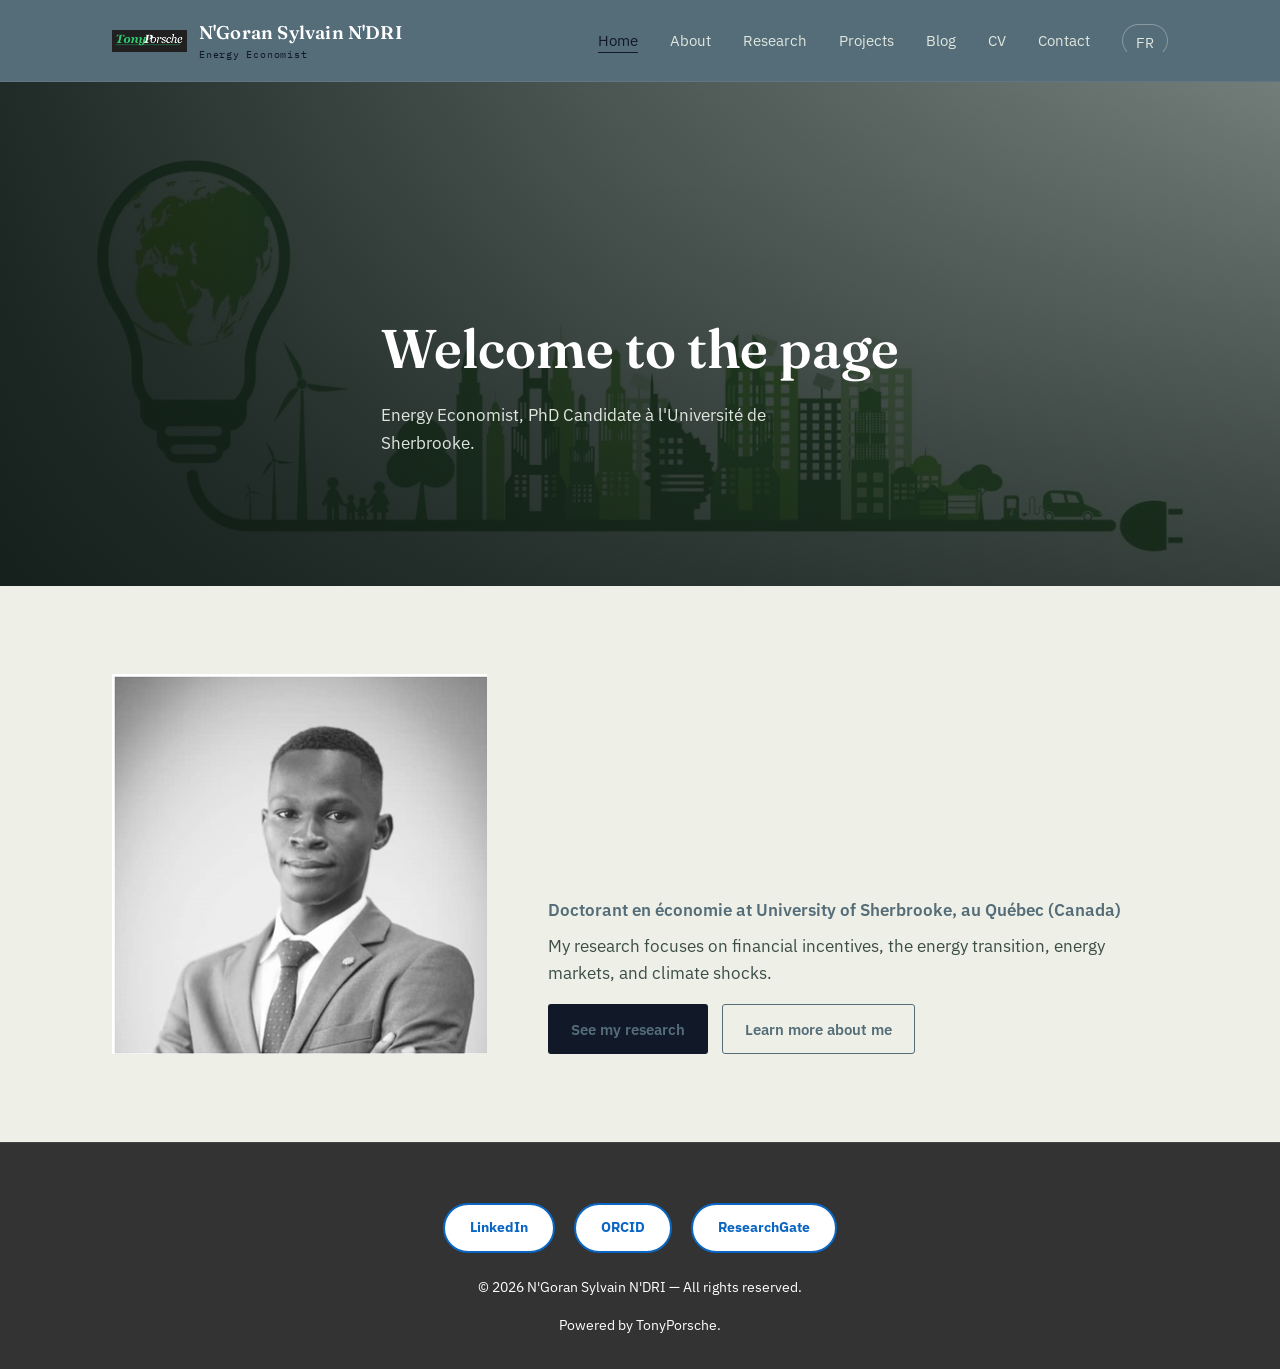
==== commit a9a60fa6: "Update index.html" ====
--- a/en/index.html
+++ b/en/index.html
@@ -3,7 +3,7 @@
 <head>
 <meta charset="UTF-8">
 <meta name="viewport" content="width=device-width, initial-scale=1.0">
-<title>N'Goran Sylvain N'DRI — Energy Economist</title>
+<title>N'Goran Sylvain N'DRI - Energy Economist</title>
 
 <link rel="preconnect" href="https://fonts.googleapis.com">
 <link rel="preconnect" href="https://fonts.gstatic.com" crossorigin>
--- a/assets/css/style.css
+++ b/assets/css/style.css
@@ -11,10 +11,10 @@
   --paper:      #eef0e7;
   --paper-2:    #e4e7db;
   --line:       #c9cdba;
-  --teal:       #006D6D;
+  --teal:       #546D79;
   --teal-2:     #204540;
   --paper-on-teal: #dfe6de;
-  --amber:      #e2a33b;
+  --amber:       #111827;
   --amber-dim:  #b9822c;
   --fossil:     #8a7a63;
   --renew:      #3f8f68;
@@ -203,21 +203,47 @@
   cursor: pointer;
 }
 
+/* -------------------- Bannières photo (hero + pages internes + contact) --------
+   Chaque section peut recevoir sa propre photo de fond via un style="" inline
+   (background-image). Un dégradé sombre (::before) garde le texte lisible
+   par-dessus n'importe quelle image ; tant qu'aucune photo n'est fournie,
+   c'est simplement le fond --teal qui s'affiche. */
+.banner-photo{
+  background-color: var(--teal);
+  background-size: cover;
+  background-position: center;
+  background-repeat: no-repeat;
+  position: relative;
+}
+
+.banner-photo::before{
+  content: "";
+  position: absolute;
+  inset: 0;
+  background:
+    linear-gradient(90deg, rgba(15,26,22,0.88) 0%, rgba(15,26,22,0.6) 45%, rgba(15,26,22,0.3) 100%),
+    linear-gradient(180deg, rgba(23,51,46,0.35) 0%, rgba(15,26,22,0.75) 100%);
+  pointer-events: none;
+}
+
+.banner-photo > .container,
+.banner-photo > *{
+  position: relative;
+  z-index: 1;
+}
+
 /* -------------------- Hero (page d'accueil) -------------------- */
 .hero{
-  background: var(--teal);
   color: var(--paper-on-teal);
-  padding: 88px 0 110px;
-  position: relative;
-  overflow: hidden;
-}
-
-.hero .container{
-  display: grid;
-  grid-template-columns: 1.1fr 1fr;
-  gap: 56px;
-  align-items: center;
-}
+  padding: 150px 0 96px;
+  min-height: 56vh;
+  display: flex;
+  align-items: flex-end;
+}
+
+.hero .container{ max-width: 1120px; }
+
+.hero-text{ max-width: 640px; }
 
 .hero-eyebrow{
   font-family: var(--font-mono);
@@ -268,20 +294,6 @@
 .btn-outline{ background: transparent; color: var(--teal); border-color: var(--teal); }
 .btn-outline:hover{ background: var(--teal); color: #fff; }
 
-.hero-chart{ position: relative; }
-.hero-chart svg{ width: 100%; height: auto; overflow: visible; }
-
-.chart-caption{
-  display: flex;
-  gap: 22px;
-  margin-top: 14px;
-  font-family: var(--font-mono);
-  font-size: 0.72rem;
-  color: var(--paper-on-teal);
-}
-.chart-caption span{ display: inline-flex; align-items: center; gap: 7px; }
-.dot{ width: 8px; height: 8px; border-radius: 50%; display: inline-block; }
-
 .home-intro{ padding: 88px 0; }
 .home-intro .container{
   display: grid;
@@ -293,9 +305,8 @@
 
 /* -------------------- Page banner (pages internes) -------------------- */
 .page-banner{
-  background: var(--teal);
   color: var(--paper-on-teal);
-  padding: 64px 0;
+  padding: 90px 0 72px;
 }
 .page-banner .eyebrow{ color: var(--amber); }
 .page-banner h1{
@@ -449,10 +460,105 @@
 .site-footer .container{ display: flex; justify-content: space-between; gap: 16px; flex-wrap: wrap; }
 .site-footer a{ color: var(--amber); text-decoration: none; }
 
+
+
+
+.site-footer {
+  background-color: #333333;
+  color: #FFFFFF;
+  text-align: center;
+  padding: 2rem 0;
+}
+
+.site-footer .container {
+  display: flex;
+  flex-direction: column;
+  align-items: center;
+  gap: 1rem;
+}
+
+.footer-info {
+  display: flex;
+  flex-direction: column;
+  align-items: center;
+  gap: 0.35rem;
+}
+
+.footer-links {
+  display: flex;
+  justify-content: center;
+  align-items: center;
+  gap: 0.75rem;
+  margin-top: 0.5rem;
+}
+
+.footer-links a {
+  display: inline-block;
+  padding: 0.45rem 0.9rem;
+  border: 1px solid #546D79;
+  border-radius: 4px;
+  color: #546D79;
+  text-decoration: none;
+  font-size: 0.75rem;
+  font-weight: 500;
+  letter-spacing: 0.04em;
+  transition: all 0.2s ease;
+}
+
+.footer-links a:hover {
+  background-color: #546D79;
+  color: #fff;
+}
+
+/*--------------------------------- social list ---------------------------*/
+.footer-links {
+  display: flex;
+  justify-content: center;
+  align-items: center;
+  gap: 10px;
+  margin-bottom: 1rem;
+}
+
+.footer-links a {
+  display: flex;
+  align-items: center;
+  justify-content: center;
+
+  min-width: 110px;
+  height: 34px;
+  box-sizing: border-box;
+
+  /* Contour bleu */
+  border: 1px solid #546D79;
+
+  /* Fond blanc */
+  background-color: #FFFFFF;
+
+  /* Texte bleu */
+  color: #546D79;
+
+  border-radius: 4px;
+  text-decoration: none;
+  font-size: 0.75rem;
+  font-weight: 500;
+
+  transition: all 0.2s ease;
+}
+
+.footer-links a:hover {
+  background-color: #546D79;
+  color: #FFFFFF;
+}
+
+
+.social-list .hint {
+  display: none;
+}
+
+
 /* -------------------- Responsive -------------------- */
 @media (max-width: 860px){
-  .hero .container{ grid-template-columns: 1fr; }
-  .hero-chart{ order: -1; }
+  .hero{ padding: 120px 0 72px; min-height: 46vh; }
   .about-grid{ grid-template-columns: 1fr; }
   .about-portrait img{ max-width: 200px; }
   .contact-grid{ grid-template-columns: 1fr; }
